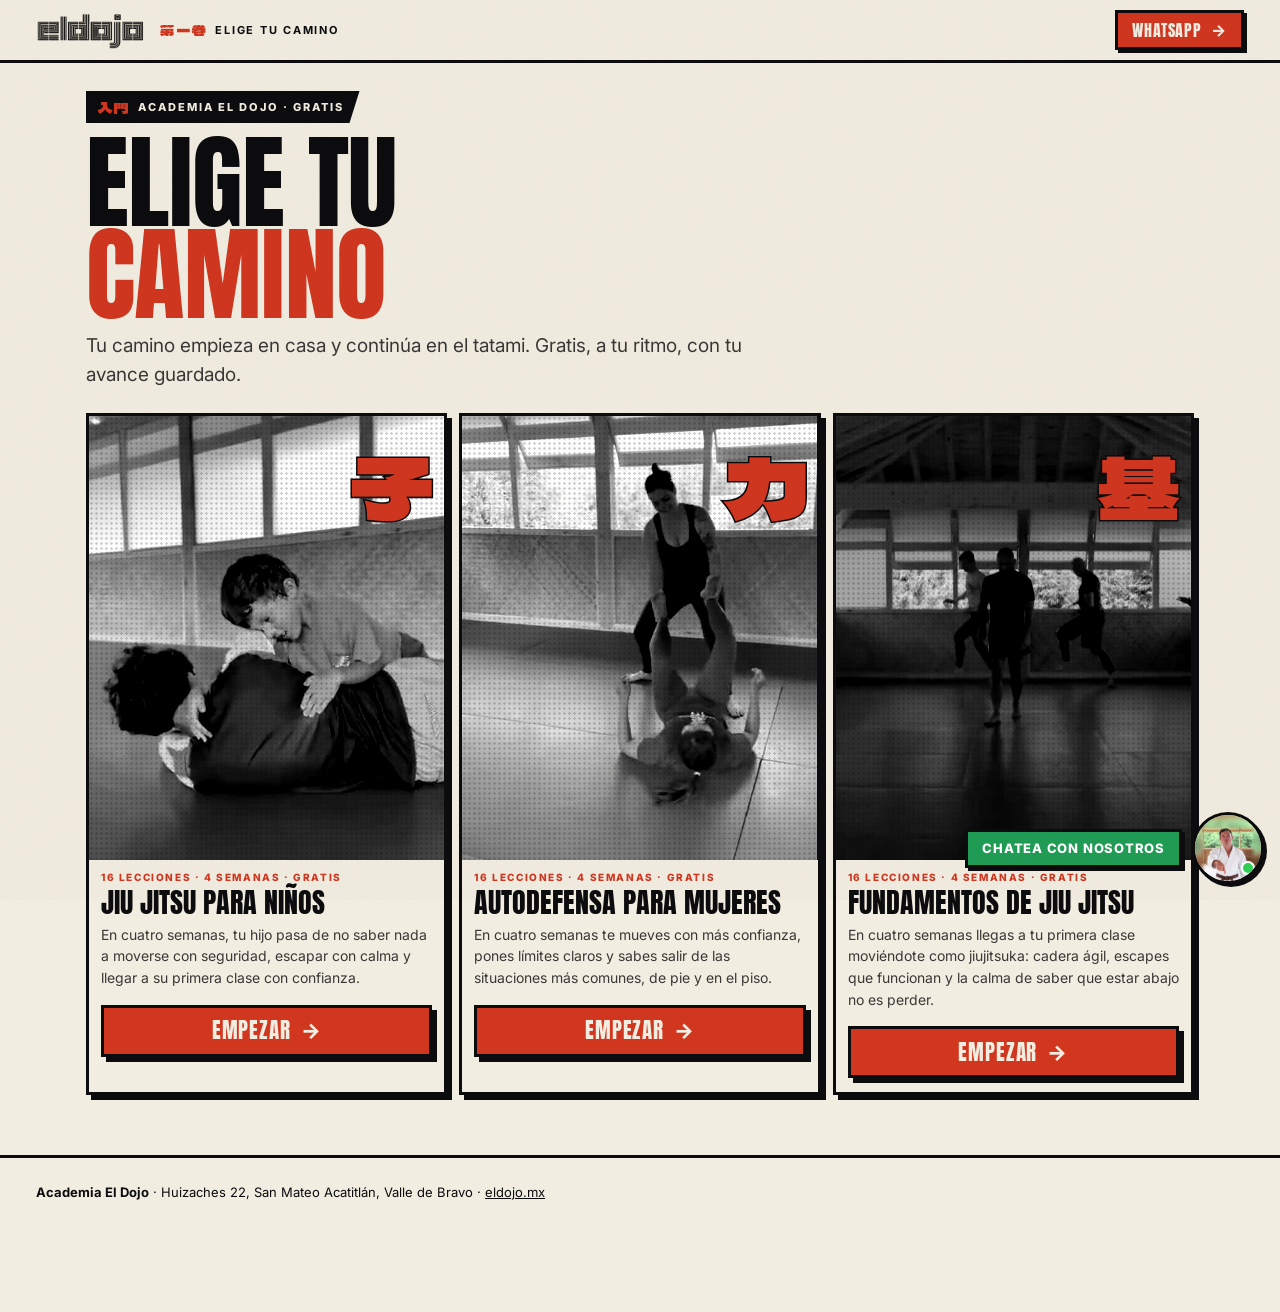
==== academia/index.html @ e2005e31 "Academia El Dojo: one Shōnen course player for niños, mujeres and fundamentos - 48 lessons (16 per p" ====
<!DOCTYPE html>
<html lang="es"><head>
<meta charset="utf-8"><meta name="viewport" content="width=device-width, initial-scale=1, viewport-fit=cover">
<title>Academia El Dojo · Cursos gratis en casa</title><meta name="description" content="Tres cursos gratis para empezar jiu jitsu en casa: niños, mujeres y fundamentos. Tu avance se guarda. El Dojo, Valle de Bravo.">
<meta name="theme-color" content="#f2ede1"><link rel="canonical" href="https://eldojo.mx/academia/">
<meta property="og:title" content="Academia El Dojo · Cursos gratis en casa"><meta property="og:description" content="Tres cursos gratis para empezar jiu jitsu en casa: niños, mujeres y fundamentos. Tu avance se guarda. El Dojo, Valle de Bravo."><meta property="og:image" content="https://eldojo.mx/assets/og-eldojo-v2.jpg"><meta property="og:type" content="website">
<link rel="icon" href="../assets/logo.png"><link rel="preconnect" href="https://fonts.googleapis.com"><link rel="preconnect" href="https://fonts.gstatic.com" crossorigin><link href="https://fonts.googleapis.com/css2?family=Anton&family=Bangers&family=Dela+Gothic+One&family=Inter:wght@400;500;600;700;800;900&family=Kalam:wght@700&display=swap" rel="stylesheet">
<link rel="stylesheet" href="app.css?v=2026-10-02a">
</head>
<body>
<header class="nav"><a href="../" class="logo" aria-label="El Dojo — inicio"></a>
  <div class="nav__vol"><span class="jp" id="navJp" translate="no">第一巻</span><b id="navCh">Elige tu camino</b></div>
  <a class="btn" href="https://wa.me/5215547000332?text=Hola%2C%20tengo%20una%20pregunta%20sobre%20el%20curso." target="_blank" rel="noopener">WhatsApp <span class="arr">→</span></a>
  <i class="pbar" id="pbar"></i></header>
<main class="wrap" style="padding:28px var(--pad) 60px">
  <span class="tag"><span class="jp" translate="no">入門</span><span class="label">Academia El Dojo · Gratis</span></span>
  <h1 class="ttl" style="margin:14px 0 12px"><span class="ln">Elige tu</span><span class="ln"><em>camino</em></span></h1>
  <p class="lede" style="margin-bottom:24px">Tu camino empieza en casa y continúa en el tatami. Gratis, a tu ritmo, con tu avance guardado.</p>
  <div class="lessons" style="grid-template-columns:repeat(auto-fit,minmax(260px,1fr))"><a class="pn lc" href="../ninos/" style="position:relative">
      <div class="tone" style="aspect-ratio:4/5"><video src="../assets/v/leon2.mp4" poster="../assets/v/leon2.jpg" autoplay muted loop playsinline preload="metadata"></video></div>
      <span class="jp" translate="no" style="position:absolute;right:10px;top:4px;font-size:84px;color:var(--red);-webkit-text-stroke:3px var(--ink);paint-order:stroke fill">子</span>
      <div class="lc__b"><span class="lc__n">16 lecciones · 4 semanas · gratis</span><span class="lc__t" style="font-size:28px">Jiu Jitsu para Niños</span><span style="font-size:14px;color:var(--ink-soft)">En cuatro semanas, tu hijo pasa de no saber nada a moverse con seguridad, escapar con calma y llegar a su primera clase con confianza.</span>
      <span class="btn" style="margin-top:10px">Empezar <span class="arr">→</span></span></div></a><a class="pn lc" href="../autodefensa-mujeres/" style="position:relative">
      <div class="tone" style="aspect-ratio:4/5"><video src="video/cover-mujeres.mp4" poster="video/cover-mujeres.jpg" autoplay muted loop playsinline preload="metadata"></video></div>
      <span class="jp" translate="no" style="position:absolute;right:10px;top:4px;font-size:84px;color:var(--red);-webkit-text-stroke:3px var(--ink);paint-order:stroke fill">力</span>
      <div class="lc__b"><span class="lc__n">16 lecciones · 4 semanas · gratis</span><span class="lc__t" style="font-size:28px">Autodefensa para Mujeres</span><span style="font-size:14px;color:var(--ink-soft)">En cuatro semanas te mueves con más confianza, pones límites claros y sabes salir de las situaciones más comunes, de pie y en el piso.</span>
      <span class="btn" style="margin-top:10px">Empezar <span class="arr">→</span></span></div></a><a class="pn lc" href="../fundamentos/" style="position:relative">
      <div class="tone" style="aspect-ratio:4/5"><video src="../assets/v/warmup.mp4" poster="../assets/v/warmup.jpg" autoplay muted loop playsinline preload="metadata"></video></div>
      <span class="jp" translate="no" style="position:absolute;right:10px;top:4px;font-size:84px;color:var(--red);-webkit-text-stroke:3px var(--ink);paint-order:stroke fill">基</span>
      <div class="lc__b"><span class="lc__n">16 lecciones · 4 semanas · gratis</span><span class="lc__t" style="font-size:28px">Fundamentos de Jiu Jitsu</span><span style="font-size:14px;color:var(--ink-soft)">En cuatro semanas llegas a tu primera clase moviéndote como jiujitsuka: cadera ágil, escapes que funcionan y la calma de saber que estar abajo no es perder.</span>
      <span class="btn" style="margin-top:10px">Empezar <span class="arr">→</span></span></div></a></div>
</main>
<footer class="foot"><span><b>Academia El Dojo</b> · Huizaches 22, San Mateo Acatitlán, Valle de Bravo · <a href="../">eldojo.mx</a></span></footer>
<a class="chat" href="https://wa.me/5215547000332?text=Hola%2C%20estoy%20en%20el%20curso%20y%20tengo%20una%20pregunta." target="_blank" rel="noopener" aria-label="Chatea con nosotros por WhatsApp">
  <span class="chat__pill">Chatea con nosotros</span><span class="chat__face"><video src="../assets/whatsapp-coach-bubble.mp4" poster="../assets/whatsapp-coach-bubble.jpg" autoplay muted loop playsinline aria-hidden="true"></video></span></a>
</body></html>
---- academia/app.css ----
/* Academia El Dojo — course player. Shōnen kit copied from eldojo.mx (index.html :root). */
:root{
  --paper:#f2ede1; --paper-2:#e7e0cf; --paper-3:#d9d1bd;
  --ink:#0c0c0e; --ink-2:#1b1b1f; --ink-soft:#3a3836;
  --red:#d1361f; --red-deep:#9e2a17; --navy:#14293f; --teal:#1a6a67; --wa:#1f9d55;
  --line:3px; --gut:12px;
  --jp:"Dela Gothic One","Hiragino Kaku Gothic StdN","Yu Gothic",sans-serif;
  --disp:"Anton","Impact",sans-serif; --sans:"Inter",system-ui,-apple-system,sans-serif;
  --hand:"Kalam","Comic Sans MS",cursive; --pow:"Bangers","Anton",sans-serif;
  --out:cubic-bezier(.16,1,.3,1); --wrap:1180px; --pad:clamp(16px,3vw,36px);
}
*,*::before,*::after{box-sizing:border-box;margin:0;padding:0}
html{-webkit-text-size-adjust:100%;scroll-behavior:smooth}
html,body{overflow-x:clip}
body{background:var(--paper);color:var(--ink);font-family:var(--sans);font-size:16px;line-height:1.55;-webkit-font-smoothing:antialiased}
img,video,svg,iframe{display:block;max-width:100%}
a{color:inherit;text-decoration:none}
button{font:inherit;color:inherit;background:none;border:0;cursor:pointer}
::selection{background:var(--red);color:var(--paper)}
:focus-visible{outline:3px solid var(--red);outline-offset:3px}
.sr{position:absolute;width:1px;height:1px;overflow:hidden;clip:rect(0 0 0 0);white-space:nowrap}
body::before{content:"";position:fixed;inset:0;z-index:9000;pointer-events:none;opacity:.5;mix-blend-mode:multiply;
  background-image:url("data:image/svg+xml,%3Csvg xmlns='http://www.w3.org/2000/svg' width='180' height='180'%3E%3Cfilter id='n'%3E%3CfeTurbulence type='fractalNoise' baseFrequency='.85' numOctaves='2' stitchTiles='stitch'/%3E%3CfeColorMatrix values='0 0 0 0 .1 0 0 0 0 .08 0 0 0 0 .06 0 0 0 .07 0'/%3E%3C/filter%3E%3Crect width='100%25' height='100%25' filter='url(%23n)'/%3E%3C/svg%3E")}
.wrap{width:100%;max-width:var(--wrap);margin:0 auto;padding:0 var(--pad)}
.jp{font-family:var(--jp);font-weight:400}
.label{font:800 11px/1 var(--sans);letter-spacing:.18em;text-transform:uppercase}

/* ---------- primitives ---------- */
.pn{position:relative;border:var(--line) solid var(--ink);background:var(--paper);box-shadow:6px 6px 0 var(--ink)}
.pn--ink{background:var(--ink);color:var(--paper)}
.pn--red{background:var(--red);color:var(--paper)}
.tone{position:relative;overflow:hidden;background:var(--ink)}
.tone img,.tone video{width:100%;height:100%;object-fit:cover;filter:grayscale(1) contrast(1.25) brightness(1.08)}
.tone::after{content:"";position:absolute;inset:0;pointer-events:none;background-image:radial-gradient(circle,rgba(12,12,14,.6) 1px,transparent 1.5px);background-size:5px 5px;mix-blend-mode:multiply;opacity:.3}
.dots{background-image:radial-gradient(circle,var(--ink) 1.05px,transparent 1.35px);background-size:6px 6px}
.tag{display:inline-flex;align-items:center;gap:10px;background:var(--ink);color:var(--paper);padding:9px 16px 8px 12px;clip-path:polygon(0 0,100% 0,calc(100% - 10px) 100%,0 100%)}
.tag .jp{color:var(--red);font-size:15px;line-height:1}
.ttl{font:400 clamp(44px,8.4vw,104px)/.88 var(--disp);text-transform:uppercase;letter-spacing:-.005em}
.ttl em{font-style:normal;color:var(--red)}
.ttl .ln{display:block}
.h2{font:400 clamp(30px,5vw,52px)/.95 var(--disp);text-transform:uppercase}
.h2 em{font-style:normal;color:var(--red)}
.h3{font:400 24px/1.05 var(--disp);text-transform:uppercase;letter-spacing:.01em}
.lede{font-size:clamp(16px,1.6vw,19px);line-height:1.5;max-width:58ch;color:var(--ink-soft)}
.lede b{color:var(--ink)}
.btn{display:inline-flex;align-items:center;justify-content:center;gap:10px;min-height:52px;padding:0 24px;border:var(--line) solid var(--ink);background:var(--red);color:var(--paper);
  font:400 21px/1 var(--disp);text-transform:uppercase;letter-spacing:.04em;box-shadow:5px 5px 0 var(--ink);transition:transform .15s var(--out),box-shadow .15s var(--out)}
.btn:hover{transform:translate(-2px,-2px);box-shadow:7px 7px 0 var(--ink)}
.btn:active{transform:translate(3px,3px);box-shadow:2px 2px 0 var(--ink)}
.btn--paper{background:var(--paper);color:var(--ink)}
.btn--ink{background:var(--ink);color:var(--paper);border-color:var(--ink)}
.btn--wa{background:var(--wa)}
.btn[disabled]{opacity:.45;pointer-events:none}
.btn .arr{font-family:var(--sans);font-weight:800}
.burst{position:absolute;display:grid;place-items:center;text-align:center;background:var(--ink);
  clip-path:polygon(50% 0,58% 13%,72% 4%,73% 20%,90% 14%,84% 30%,100% 32%,89% 45%,100% 57%,85% 62%,93% 78%,76% 76%,74% 94%,61% 84%,50% 100%,40% 85%,27% 95%,25% 77%,8% 81%,15% 63%,0 55%,12% 44%,2% 30%,18% 29%,12% 12%,28% 19%,30% 3%,42% 14%)}
.burst::before{content:"";position:absolute;inset:4px;background:var(--red);clip-path:inherit}
.burst span{position:relative;color:var(--paper);font:400 20px/1 var(--pow);letter-spacing:.03em;transform:rotate(-8deg)}
.bubble{position:relative;background:#fff;border:var(--line) solid var(--ink);border-radius:26px;padding:14px 18px;font:700 19px/1.25 var(--hand);box-shadow:4px 4px 0 var(--ink)}

/* ---------- header ---------- */
.nav{position:sticky;top:0;z-index:50;display:flex;align-items:center;gap:12px;padding:10px var(--pad);background:var(--paper);border-bottom:var(--line) solid var(--ink)}
.nav .logo{display:block;width:112px;height:38px;background:url("../assets/el-dojo-logo-geometric-navy.png") left center/contain no-repeat;filter:brightness(0)}
.nav__vol{display:flex;align-items:center;gap:8px;font:800 11px/1 var(--sans);letter-spacing:.16em;text-transform:uppercase;margin-right:auto;min-width:0}
.nav__vol .jp{color:var(--red);font-size:14px}
.nav__vol b{white-space:nowrap;overflow:hidden;text-overflow:ellipsis}
.nav .btn{min-height:40px;padding:0 14px;font-size:16px;box-shadow:3px 3px 0 var(--ink)}
.pbar{position:absolute;left:0;bottom:-3px;height:5px;background:var(--red);width:0;transition:width .5s var(--out)}

/* ---------- screens ---------- */
.screen{display:none}
.screen.on{display:block;animation:scrIn .45s var(--out)}
@keyframes scrIn{from{opacity:0;transform:translateY(14px)}to{opacity:1;transform:none}}

/* cover / login */
.cover{padding:var(--gut) var(--gut) 40px}
.cover__grid{display:grid;grid-template-columns:7fr 5fr;gap:var(--gut);max-width:1360px;margin:0 auto}
.cover__art{min-height:min(74vh,640px);position:relative}
.cover__art .tone{position:absolute;inset:0}
.cover__kanji{position:absolute;right:-6px;top:-18px;font:400 clamp(130px,17vw,240px)/1 var(--jp);color:var(--red);-webkit-text-stroke:6px var(--ink);paint-order:stroke fill;z-index:3;pointer-events:none}
.cover__ttl{position:absolute;z-index:3;left:20px;right:20px;bottom:20px;color:var(--paper);text-shadow:4px 4px 0 var(--ink)}
.cover__ttl .tag{margin-bottom:14px;text-shadow:none}
.cover__side{display:flex;flex-direction:column;gap:var(--gut)}
.cover__card{padding:24px}
.facts{display:grid;grid-template-columns:repeat(3,1fr);gap:var(--gut)}
.fact{padding:14px 12px;text-align:center}
.fact b{display:block;font:400 40px/1 var(--disp)}
.fact span{font:800 10px/1.2 var(--sans);letter-spacing:.14em;text-transform:uppercase}
.field{display:block;margin-top:16px}
.field span{display:block;font:800 11px/1 var(--sans);letter-spacing:.16em;text-transform:uppercase;margin-bottom:8px}
.field input{width:100%;min-height:52px;border:var(--line) solid var(--ink);background:#fff;padding:0 14px;font:600 18px/1 var(--sans);color:var(--ink);border-radius:0}
.ages{display:grid;grid-template-columns:1fr 1fr;gap:10px;margin-top:8px}
.age{border:var(--line) solid var(--ink);padding:14px 10px;text-align:center;background:#fff;font:400 26px/1 var(--disp);box-shadow:3px 3px 0 var(--ink)}
.age small{display:block;font:800 10px/1.3 var(--sans);letter-spacing:.14em;text-transform:uppercase;margin-top:6px}
.age[aria-pressed="true"]{background:var(--red);color:var(--paper)}
.hello{display:flex;gap:14px;align-items:center;margin-top:16px}
.hello img{width:64px;height:64px;border-radius:50%;border:var(--line) solid var(--ink);object-fit:cover;filter:grayscale(1) contrast(1.1)}
.hint{font-size:13px;color:var(--ink-soft);margin-top:10px}

/* welcome gate */
.gate{position:fixed;inset:0;z-index:200;background:var(--paper);display:none;overflow:auto}
.gate.on{display:block}
.gate__in{min-height:100%;display:flex;flex-direction:column;align-items:center;justify-content:center;gap:16px;padding:18px var(--gut) 26px}
.gate__head{text-align:center}
.gate__head .h2{margin-top:10px}
.gate__vid{position:relative;width:min(92vw,calc((100vh - 230px) * .8),560px);aspect-ratio:4/5;border:4px solid var(--ink);box-shadow:8px 8px 0 var(--ink);background:var(--ink)}
.gate__vid video{width:100%;height:100%;object-fit:cover;display:block}
.gate__play{position:absolute;inset:0;display:grid;place-items:center;background:rgba(12,12,14,.35)}
.gate__play span{width:104px;height:104px;border-radius:50%;background:var(--red);border:4px solid var(--ink);box-shadow:5px 5px 0 var(--ink);display:grid;place-items:center}
.gate__play svg{width:40px;margin-left:6px;fill:var(--paper)}
.gate__bar{position:absolute;left:0;right:0;bottom:0;height:8px;background:rgba(242,237,225,.35)}
.gate__bar i{display:block;height:100%;width:0;background:var(--red)}
.gate__mute{position:absolute;right:10px;top:10px;width:46px;height:46px;border-radius:50%;background:var(--paper);border:var(--line) solid var(--ink);font:800 18px/1 var(--sans)}
.gate__foot{display:flex;flex-direction:column;align-items:center;gap:10px;text-align:center}
.gate__lock{font:800 11px/1.3 var(--sans);letter-spacing:.16em;text-transform:uppercase;color:var(--ink-soft)}
.gate__skip{font-size:13px;text-decoration:underline;color:var(--ink-soft);display:none}

/* course home */
.home{padding:28px 0 60px}
.home__head{display:grid;grid-template-columns:1fr auto;gap:20px;align-items:end;margin-bottom:22px}
.ring{width:132px;height:132px;position:relative}
.ring svg{width:100%;height:100%;transform:rotate(-90deg)}
.ring b{position:absolute;inset:0;display:grid;place-items:center;font:400 34px/1 var(--disp)}
.next{display:grid;grid-template-columns:minmax(0,1.1fr) minmax(0,1fr);margin-bottom:28px}
.next .tone{min-height:240px}
.next__body{padding:24px;display:flex;flex-direction:column;gap:12px;justify-content:center}
.mods{display:grid;gap:22px}
.mod__head{display:flex;flex-wrap:wrap;align-items:baseline;gap:10px 16px;margin-bottom:12px}
.mod__head .h2{font-size:clamp(26px,3.8vw,40px)}
.mod__goal{color:var(--ink-soft);flex-basis:100%;font-size:15px}
.lessons{display:grid;grid-template-columns:repeat(4,1fr);gap:var(--gut)}
.lc{display:flex;flex-direction:column;text-align:left;background:var(--paper);border:var(--line) solid var(--ink);box-shadow:5px 5px 0 var(--ink);transition:transform .15s var(--out),box-shadow .15s var(--out)}
.lc:hover{transform:translate(-2px,-2px);box-shadow:7px 7px 0 var(--ink)}
.lc .tone{aspect-ratio:16/10}
.lc__b{padding:12px 12px 14px;display:flex;flex-direction:column;gap:6px;flex:1}
.lc__n{font:800 10px/1 var(--sans);letter-spacing:.16em;text-transform:uppercase;color:var(--red)}
.lc__t{font:400 20px/1.05 var(--disp);text-transform:uppercase}
.lc__m{font:600 12px/1 var(--sans);color:var(--ink-soft);margin-top:auto}
.lc.done .lc__n::after{content:" · ✓ completa";color:var(--teal)}
.lc.done .tone::before{content:"✓";position:absolute;z-index:2;right:8px;top:8px;width:34px;height:34px;border-radius:50%;background:var(--teal);color:#fff;display:grid;place-items:center;font:800 18px/1 var(--sans);border:2px solid var(--ink)}
.lc.next-up{outline:4px solid var(--red);outline-offset:2px}
.milestone{margin-top:14px;padding:14px 16px;display:flex;gap:14px;align-items:center}
.milestone .jp{font-size:30px;color:var(--red)}
.milestone.locked{opacity:.55}
.habit{margin-top:30px;padding:22px}
.habit ul{list-style:none;display:grid;gap:8px;margin-top:10px}
.habit li{padding-left:24px;position:relative}
.habit li::before{content:"◆";position:absolute;left:0;color:var(--red);font-size:12px;top:4px}
.extras{margin-top:22px}
.extras summary{cursor:pointer;list-style:none;padding:16px 18px;display:flex;justify-content:space-between;align-items:center}
.extras summary::-webkit-details-marker{display:none}
.extras ul{list-style:none;display:grid;grid-template-columns:repeat(auto-fill,minmax(220px,1fr));gap:10px;padding:0 18px 18px}
.extras li a{display:block;padding:10px 12px;border:2px solid var(--ink);background:#fff;font:600 14px/1.3 var(--sans)}
.extras li small{display:block;color:var(--ink-soft);font-weight:500;margin-top:2px}

/* lesson */
.lesson{padding:22px 0 60px}
.crumb{display:flex;flex-wrap:wrap;gap:8px;align-items:center;margin-bottom:14px;font:800 11px/1 var(--sans);letter-spacing:.16em;text-transform:uppercase}
.crumb a{text-decoration:underline}
.lesson__grid{display:grid;grid-template-columns:minmax(0,1.5fr) minmax(0,1fr);gap:22px;align-items:start}
.player{aspect-ratio:16/9;position:relative;background:var(--ink);border:var(--line) solid var(--ink);box-shadow:8px 8px 0 var(--ink);overflow:hidden}
.player .yt,.player iframe{position:absolute;inset:0;width:100%;height:100%;border:0}
.player__cover{position:absolute;inset:0}
.player__cover img{width:100%;height:100%;object-fit:cover;filter:grayscale(1) contrast(1.2) brightness(1.05)}
.player__cover .gate__play{background:rgba(12,12,14,.25)}
.player__yt{position:absolute;left:10px;bottom:10px;z-index:3;background:var(--paper);border:2px solid var(--ink);padding:6px 10px;font:800 11px/1 var(--sans);letter-spacing:.1em;text-transform:uppercase}
.credit{font-size:12px;color:var(--ink-soft);margin-top:12px}
.obj{margin-top:20px;padding:18px 20px}
.obj p{margin-top:6px}
.blk{margin-top:18px}
.blk h3{display:flex;align-items:center;gap:10px;margin-bottom:10px}
.blk h3 .jp{color:var(--red);font-size:18px}
.steps{list-style:none;counter-reset:s;display:grid;gap:10px}
.steps li{counter-increment:s;position:relative;padding:12px 14px 12px 58px;background:#fff;border:2px solid var(--ink)}
.steps li::before{content:counter(s);position:absolute;left:10px;top:50%;transform:translateY(-50%);width:36px;height:36px;border-radius:50%;background:var(--red);color:var(--paper);display:grid;place-items:center;font:400 20px/1 var(--disp);border:2px solid var(--ink)}
.mist{list-style:none;display:grid;gap:8px}
.mist li{padding-left:30px;position:relative}
.mist li::before{content:"✗";position:absolute;left:4px;top:0;color:var(--red);font-weight:900}
.side{display:grid;gap:16px;position:sticky;top:76px}
.card{padding:16px 18px}
.card p{margin-top:6px}
.card--safe{background:var(--navy);color:var(--paper)}
.card--drill{background:var(--paper-2)}
.quiz{padding:18px}
.quiz__q{font:700 17px/1.35 var(--sans);margin:8px 0 12px}
.opt{display:block;width:100%;text-align:left;padding:12px 14px;margin-bottom:8px;border:2px solid var(--ink);background:#fff;font:600 15px/1.3 var(--sans)}
.opt[aria-pressed="true"].ok{background:var(--teal);color:#fff}
.opt[aria-pressed="true"].no{background:var(--red);color:#fff}
.opt.ok.reveal{outline:3px solid var(--teal)}
.quiz__exp{display:none;margin-top:6px;font-size:14px}
.quiz.answered .quiz__exp{display:block}
.lnav{display:flex;flex-wrap:wrap;gap:12px;justify-content:space-between;align-items:center;margin-top:28px;padding-top:20px;border-top:var(--line) solid var(--ink)}
.age-note{margin-top:8px;padding:10px 12px;background:#fff;border:2px dashed var(--ink);font-size:14px}

/* modal */
.modal{position:fixed;inset:0;z-index:300;background:rgba(12,12,14,.6);display:none;place-items:center;padding:16px}
.modal.on{display:grid}
.modal__card{max-width:520px;width:100%;padding:28px 24px 24px;text-align:center;position:relative;animation:pop .45s var(--out)}
@keyframes pop{from{transform:scale(.7) rotate(-3deg);opacity:0}to{transform:none;opacity:1}}
.modal__card .burst{width:110px;height:110px;left:-26px;top:-36px}
.modal__card .jp.big{font-size:84px;color:var(--red);-webkit-text-stroke:3px var(--ink);paint-order:stroke fill;line-height:1}
.modal__card .btn{margin-top:16px;width:100%}
.modal__close{margin-top:12px;font-size:14px;text-decoration:underline}

/* finish */
.fin{padding:30px 0 70px;text-align:center}
.belt{margin:22px auto;max-width:560px;padding:26px 20px}
.belt__bar{height:34px;margin:16px auto;max-width:360px;background:#fff;border:3px solid var(--ink);position:relative}
.belt__bar::after{content:"";position:absolute;right:18%;top:-3px;bottom:-3px;width:44px;background:var(--ink)}

/* footer */
.foot{border-top:var(--line) solid var(--ink);padding:24px var(--pad) 110px;display:flex;flex-wrap:wrap;gap:12px 22px;align-items:center;justify-content:space-between;font-size:13px}
.foot a{text-decoration:underline}

/* WhatsApp coach bubble (ported from eldojo.mx, compact) */
.chat{position:fixed;right:16px;bottom:calc(16px + env(safe-area-inset-bottom));z-index:120;display:flex;align-items:center;gap:10px;transition:opacity .25s,transform .25s}
.chat__pill{background:var(--wa);color:#fff;border:var(--line) solid var(--ink);box-shadow:3px 3px 0 var(--ink);padding:10px 14px;font:800 13px/1 var(--sans);letter-spacing:.06em;text-transform:uppercase}
.chat__face{width:72px;height:72px;border-radius:50%;overflow:hidden;border:var(--line) solid var(--ink);box-shadow:3px 3px 0 var(--ink);position:relative;background:#d8d2c4}
.chat__face video{width:100%;height:100%;object-fit:cover}
.chat__face::after{content:"";position:absolute;right:6px;bottom:6px;width:14px;height:14px;border-radius:50%;background:#31d158;border:2px solid #fff}
body.no-chat .chat{opacity:0;pointer-events:none;transform:translateY(12px)}

@media (max-width:900px){
  .cover__grid{grid-template-columns:1fr}
  .cover__art{min-height:56vh}
  .lessons{grid-template-columns:repeat(2,1fr)}
  .lesson__grid{grid-template-columns:1fr}
  .side{position:static}
  .next{grid-template-columns:1fr}
  .nav__vol{display:none}
  .nav .logo{margin-right:auto}
}
@media (max-width:560px){
  :root{--line:2.5px;--gut:9px}
  .lessons{grid-template-columns:1fr 1fr}
  .lc__t{font-size:17px}
  .home__head{grid-template-columns:1fr}
  .ring{width:96px;height:96px}
  .ring b{font-size:26px}
  .facts .fact b{font-size:30px}
  .chat__pill{display:none}
  .chat__face{width:60px;height:60px}
  .cover__kanji{font-size:120px}
  .lnav .btn{width:100%}
}
@media (prefers-reduced-motion:reduce){*{animation:none!important;transition:none!important}}
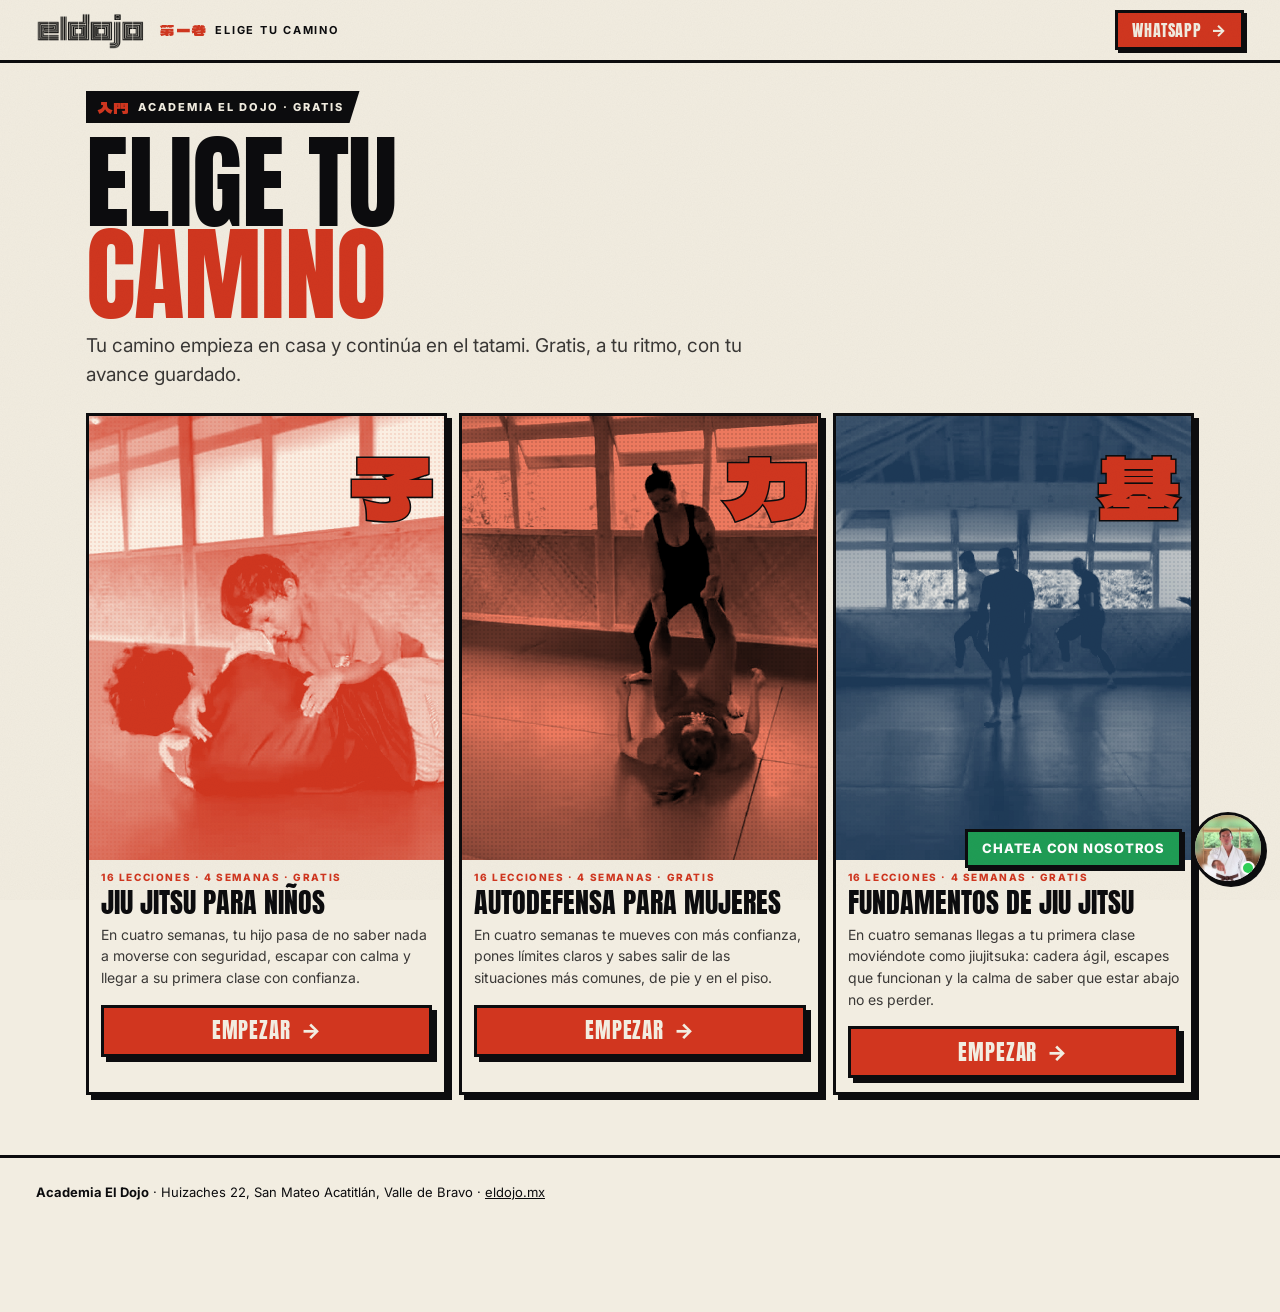
==== commit 74336266: "Academia: Jessica's welcome videos, per-path colour filters, 13–17 age option - Welcome videos re-vo" ====
--- a/academia/index.html
+++ b/academia/index.html
@@ -5,7 +5,7 @@
 <meta name="theme-color" content="#f2ede1"><link rel="canonical" href="https://eldojo.mx/academia/">
 <meta property="og:title" content="Academia El Dojo · Cursos gratis en casa"><meta property="og:description" content="Tres cursos gratis para empezar jiu jitsu en casa: niños, mujeres y fundamentos. Tu avance se guarda. El Dojo, Valle de Bravo."><meta property="og:image" content="https://eldojo.mx/assets/og-eldojo-v2.jpg"><meta property="og:type" content="website">
 <link rel="icon" href="../assets/logo.png"><link rel="preconnect" href="https://fonts.googleapis.com"><link rel="preconnect" href="https://fonts.gstatic.com" crossorigin><link href="https://fonts.googleapis.com/css2?family=Anton&family=Bangers&family=Dela+Gothic+One&family=Inter:wght@400;500;600;700;800;900&family=Kalam:wght@700&display=swap" rel="stylesheet">
-<link rel="stylesheet" href="app.css?v=2026-10-02a">
+<link rel="stylesheet" href="app.css?v=2026-10-02b">
 </head>
 <body>
 <header class="nav"><a href="../" class="logo" aria-label="El Dojo — inicio"></a>
@@ -17,15 +17,15 @@
   <h1 class="ttl" style="margin:14px 0 12px"><span class="ln">Elige tu</span><span class="ln"><em>camino</em></span></h1>
   <p class="lede" style="margin-bottom:24px">Tu camino empieza en casa y continúa en el tatami. Gratis, a tu ritmo, con tu avance guardado.</p>
   <div class="lessons" style="grid-template-columns:repeat(auto-fit,minmax(260px,1fr))"><a class="pn lc" href="../ninos/" style="position:relative">
-      <div class="tone" style="aspect-ratio:4/5"><video src="../assets/v/leon2.mp4" poster="../assets/v/leon2.jpg" autoplay muted loop playsinline preload="metadata"></video></div>
+      <div class="tone tone--red" style="aspect-ratio:4/5"><video src="../assets/v/leon2.mp4" poster="../assets/v/leon2.jpg" autoplay muted loop playsinline preload="metadata"></video></div>
       <span class="jp" translate="no" style="position:absolute;right:10px;top:4px;font-size:84px;color:var(--red);-webkit-text-stroke:3px var(--ink);paint-order:stroke fill">子</span>
       <div class="lc__b"><span class="lc__n">16 lecciones · 4 semanas · gratis</span><span class="lc__t" style="font-size:28px">Jiu Jitsu para Niños</span><span style="font-size:14px;color:var(--ink-soft)">En cuatro semanas, tu hijo pasa de no saber nada a moverse con seguridad, escapar con calma y llegar a su primera clase con confianza.</span>
       <span class="btn" style="margin-top:10px">Empezar <span class="arr">→</span></span></div></a><a class="pn lc" href="../autodefensa-mujeres/" style="position:relative">
-      <div class="tone" style="aspect-ratio:4/5"><video src="video/cover-mujeres.mp4" poster="video/cover-mujeres.jpg" autoplay muted loop playsinline preload="metadata"></video></div>
+      <div class="tone tone--hit" style="aspect-ratio:4/5"><video src="video/cover-mujeres.mp4" poster="video/cover-mujeres.jpg" autoplay muted loop playsinline preload="metadata"></video></div>
       <span class="jp" translate="no" style="position:absolute;right:10px;top:4px;font-size:84px;color:var(--red);-webkit-text-stroke:3px var(--ink);paint-order:stroke fill">力</span>
       <div class="lc__b"><span class="lc__n">16 lecciones · 4 semanas · gratis</span><span class="lc__t" style="font-size:28px">Autodefensa para Mujeres</span><span style="font-size:14px;color:var(--ink-soft)">En cuatro semanas te mueves con más confianza, pones límites claros y sabes salir de las situaciones más comunes, de pie y en el piso.</span>
       <span class="btn" style="margin-top:10px">Empezar <span class="arr">→</span></span></div></a><a class="pn lc" href="../fundamentos/" style="position:relative">
-      <div class="tone" style="aspect-ratio:4/5"><video src="../assets/v/warmup.mp4" poster="../assets/v/warmup.jpg" autoplay muted loop playsinline preload="metadata"></video></div>
+      <div class="tone tone--navy" style="aspect-ratio:4/5"><video src="../assets/v/warmup.mp4" poster="../assets/v/warmup.jpg" autoplay muted loop playsinline preload="metadata"></video></div>
       <span class="jp" translate="no" style="position:absolute;right:10px;top:4px;font-size:84px;color:var(--red);-webkit-text-stroke:3px var(--ink);paint-order:stroke fill">基</span>
       <div class="lc__b"><span class="lc__n">16 lecciones · 4 semanas · gratis</span><span class="lc__t" style="font-size:28px">Fundamentos de Jiu Jitsu</span><span style="font-size:14px;color:var(--ink-soft)">En cuatro semanas llegas a tu primera clase moviéndote como jiujitsuka: cadera ágil, escapes que funcionan y la calma de saber que estar abajo no es perder.</span>
       <span class="btn" style="margin-top:10px">Empezar <span class="arr">→</span></span></div></a></div>
--- a/academia/app.css
+++ b/academia/app.css
@@ -2,7 +2,7 @@
 :root{
   --paper:#f2ede1; --paper-2:#e7e0cf; --paper-3:#d9d1bd;
   --ink:#0c0c0e; --ink-2:#1b1b1f; --ink-soft:#3a3836;
-  --red:#d1361f; --red-deep:#9e2a17; --navy:#14293f; --teal:#1a6a67; --wa:#1f9d55;
+  --red:#d1361f; --red-deep:#9e2a17; --navy:#14293f; --navy-2:#1d3957; --hit:#ef7a5f; --teal:#1a6a67; --wa:#1f9d55;
   --line:3px; --gut:12px;
   --jp:"Dela Gothic One","Hiragino Kaku Gothic StdN","Yu Gothic",sans-serif;
   --disp:"Anton","Impact",sans-serif; --sans:"Inter",system-ui,-apple-system,sans-serif;
@@ -29,9 +29,19 @@
 .pn{position:relative;border:var(--line) solid var(--ink);background:var(--paper);box-shadow:6px 6px 0 var(--ink)}
 .pn--ink{background:var(--ink);color:var(--paper)}
 .pn--red{background:var(--red);color:var(--paper)}
-.tone{position:relative;overflow:hidden;background:var(--ink)}
-.tone img,.tone video{width:100%;height:100%;object-fit:cover;filter:grayscale(1) contrast(1.25) brightness(1.08)}
-.tone::after{content:"";position:absolute;inset:0;pointer-events:none;background-image:radial-gradient(circle,rgba(12,12,14,.6) 1px,transparent 1.5px);background-size:5px 5px;mix-blend-mode:multiply;opacity:.3}
+/* photo treatment, exactly like eldojo.mx: ink-on-paper + one colour per path (site's .tone--red / .tone--hit / .tone--navy) */
+.tone{position:relative;overflow:hidden;background:var(--paper);isolation:isolate}
+.tone img,.tone video{width:100%;height:100%;object-fit:cover;filter:grayscale(1) contrast(1.3) brightness(1.14);mix-blend-mode:multiply}
+.tone::after{content:"";position:absolute;inset:0;pointer-events:none;background-image:radial-gradient(circle,rgba(12,12,14,.55) .9px,transparent 1.2px);background-size:4px 4px;mix-blend-mode:multiply;opacity:.22}
+.tone--red::before,.tone--navy::before{content:"";position:absolute;inset:0;z-index:3;pointer-events:none;mix-blend-mode:screen}
+.tone--red::before{background:var(--red)}
+.tone--navy::before{background:var(--navy-2)}
+.tone--hit{background:var(--hit)}
+.tone--hit img,.tone--hit video{filter:grayscale(1) contrast(1.15) brightness(1.3)}
+body[data-path="ninos"] .tone:not(.tone--plain)::before{content:"";position:absolute;inset:0;z-index:3;pointer-events:none;mix-blend-mode:screen;background:var(--red)}
+body[data-path="fundamentos"] .tone:not(.tone--plain)::before{content:"";position:absolute;inset:0;z-index:3;pointer-events:none;mix-blend-mode:screen;background:var(--navy-2)}
+body[data-path="mujeres"] .tone:not(.tone--plain){background:var(--hit)}
+body[data-path="mujeres"] .tone:not(.tone--plain) img,body[data-path="mujeres"] .tone:not(.tone--plain) video{filter:grayscale(1) contrast(1.15) brightness(1.3)}
 .dots{background-image:radial-gradient(circle,var(--ink) 1.05px,transparent 1.35px);background-size:6px 6px}
 .tag{display:inline-flex;align-items:center;gap:10px;background:var(--ink);color:var(--paper);padding:9px 16px 8px 12px;clip-path:polygon(0 0,100% 0,calc(100% - 10px) 100%,0 100%)}
 .tag .jp{color:var(--red);font-size:15px;line-height:1}
@@ -89,7 +99,7 @@
 .field{display:block;margin-top:16px}
 .field span{display:block;font:800 11px/1 var(--sans);letter-spacing:.16em;text-transform:uppercase;margin-bottom:8px}
 .field input{width:100%;min-height:52px;border:var(--line) solid var(--ink);background:#fff;padding:0 14px;font:600 18px/1 var(--sans);color:var(--ink);border-radius:0}
-.ages{display:grid;grid-template-columns:1fr 1fr;gap:10px;margin-top:8px}
+.ages{display:grid;grid-template-columns:repeat(3,1fr);gap:10px;margin-top:8px}
 .age{border:var(--line) solid var(--ink);padding:14px 10px;text-align:center;background:#fff;font:400 26px/1 var(--disp);box-shadow:3px 3px 0 var(--ink)}
 .age small{display:block;font:800 10px/1.3 var(--sans);letter-spacing:.14em;text-transform:uppercase;margin-top:6px}
 .age[aria-pressed="true"]{background:var(--red);color:var(--paper)}
@@ -137,7 +147,8 @@
 .lc__t{font:400 20px/1.05 var(--disp);text-transform:uppercase}
 .lc__m{font:600 12px/1 var(--sans);color:var(--ink-soft);margin-top:auto}
 .lc.done .lc__n::after{content:" · ✓ completa";color:var(--teal)}
-.lc.done .tone::before{content:"✓";position:absolute;z-index:2;right:8px;top:8px;width:34px;height:34px;border-radius:50%;background:var(--teal);color:#fff;display:grid;place-items:center;font:800 18px/1 var(--sans);border:2px solid var(--ink)}
+.lc{position:relative}
+.lc.done::after{content:"✓";position:absolute;z-index:4;right:8px;top:8px;width:34px;height:34px;border-radius:50%;background:var(--teal);color:#fff;display:grid;place-items:center;font:800 18px/1 var(--sans);border:2px solid var(--ink)}
 .lc.next-up{outline:4px solid var(--red);outline-offset:2px}
 .milestone{margin-top:14px;padding:14px 16px;display:flex;gap:14px;align-items:center}
 .milestone .jp{font-size:30px;color:var(--red)}
@@ -161,7 +172,7 @@
 .player{aspect-ratio:16/9;position:relative;background:var(--ink);border:var(--line) solid var(--ink);box-shadow:8px 8px 0 var(--ink);overflow:hidden}
 .player .yt,.player iframe{position:absolute;inset:0;width:100%;height:100%;border:0}
 .player__cover{position:absolute;inset:0}
-.player__cover img{width:100%;height:100%;object-fit:cover;filter:grayscale(1) contrast(1.2) brightness(1.05)}
+.player__cover img{width:100%;height:100%;object-fit:cover}
 .player__cover .gate__play{background:rgba(12,12,14,.25)}
 .player__yt{position:absolute;left:10px;bottom:10px;z-index:3;background:var(--paper);border:2px solid var(--ink);padding:6px 10px;font:800 11px/1 var(--sans);letter-spacing:.1em;text-transform:uppercase}
 .credit{font-size:12px;color:var(--ink-soft);margin-top:12px}
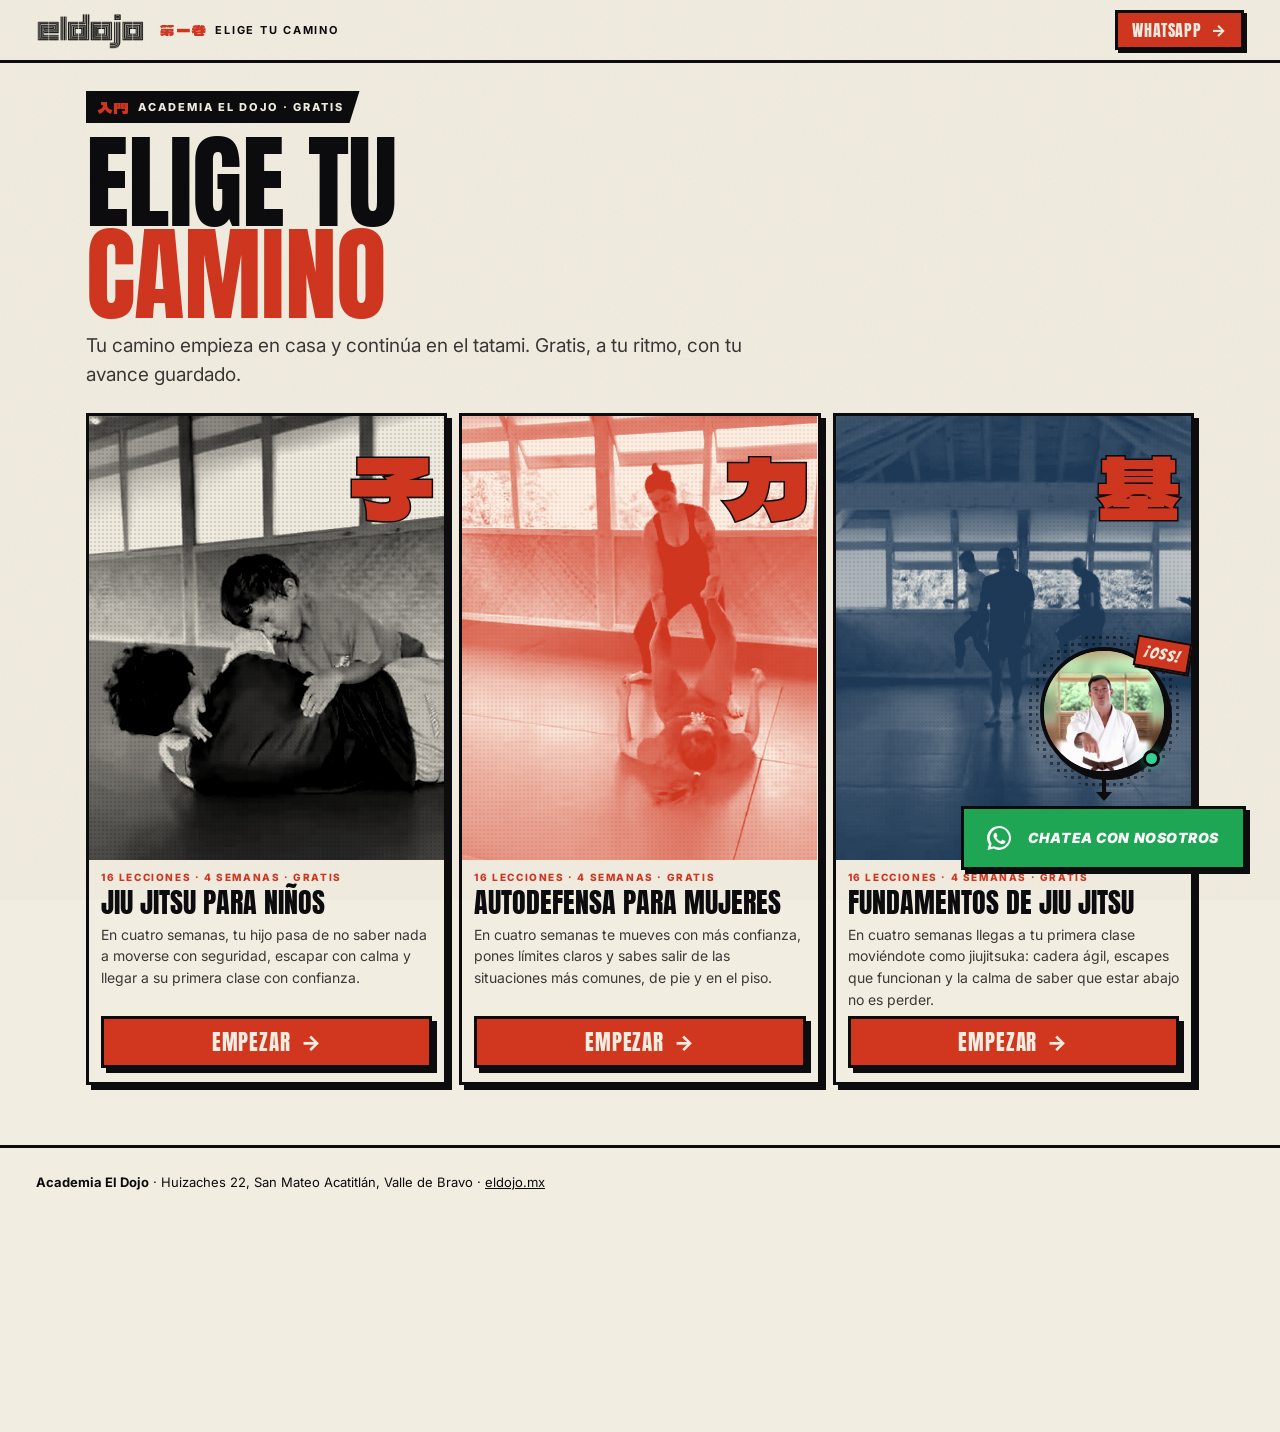
==== commit 44432e0e: "Academia: big WhatsApp coach bubble like the homepage, grey/red/blue photo filters, aligned Empezar " ====
--- a/academia/index.html
+++ b/academia/index.html
@@ -5,7 +5,7 @@
 <meta name="theme-color" content="#f2ede1"><link rel="canonical" href="https://eldojo.mx/academia/">
 <meta property="og:title" content="Academia El Dojo · Cursos gratis en casa"><meta property="og:description" content="Tres cursos gratis para empezar jiu jitsu en casa: niños, mujeres y fundamentos. Tu avance se guarda. El Dojo, Valle de Bravo."><meta property="og:image" content="https://eldojo.mx/assets/og-eldojo-v2.jpg"><meta property="og:type" content="website">
 <link rel="icon" href="../assets/logo.png"><link rel="preconnect" href="https://fonts.googleapis.com"><link rel="preconnect" href="https://fonts.gstatic.com" crossorigin><link href="https://fonts.googleapis.com/css2?family=Anton&family=Bangers&family=Dela+Gothic+One&family=Inter:wght@400;500;600;700;800;900&family=Kalam:wght@700&display=swap" rel="stylesheet">
-<link rel="stylesheet" href="app.css?v=2026-10-02b">
+<link rel="stylesheet" href="app.css?v=2026-10-02d">
 </head>
 <body>
 <header class="nav"><a href="../" class="logo" aria-label="El Dojo — inicio"></a>
@@ -17,20 +17,22 @@
   <h1 class="ttl" style="margin:14px 0 12px"><span class="ln">Elige tu</span><span class="ln"><em>camino</em></span></h1>
   <p class="lede" style="margin-bottom:24px">Tu camino empieza en casa y continúa en el tatami. Gratis, a tu ritmo, con tu avance guardado.</p>
   <div class="lessons" style="grid-template-columns:repeat(auto-fit,minmax(260px,1fr))"><a class="pn lc" href="../ninos/" style="position:relative">
-      <div class="tone tone--red" style="aspect-ratio:4/5"><video src="../assets/v/leon2.mp4" poster="../assets/v/leon2.jpg" autoplay muted loop playsinline preload="metadata"></video></div>
+      <div class="tone tone--plain" style="aspect-ratio:4/5"><video src="../assets/v/leon2.mp4" poster="../assets/v/leon2.jpg" autoplay muted loop playsinline preload="metadata"></video></div>
       <span class="jp" translate="no" style="position:absolute;right:10px;top:4px;font-size:84px;color:var(--red);-webkit-text-stroke:3px var(--ink);paint-order:stroke fill">子</span>
       <div class="lc__b"><span class="lc__n">16 lecciones · 4 semanas · gratis</span><span class="lc__t" style="font-size:28px">Jiu Jitsu para Niños</span><span style="font-size:14px;color:var(--ink-soft)">En cuatro semanas, tu hijo pasa de no saber nada a moverse con seguridad, escapar con calma y llegar a su primera clase con confianza.</span>
-      <span class="btn" style="margin-top:10px">Empezar <span class="arr">→</span></span></div></a><a class="pn lc" href="../autodefensa-mujeres/" style="position:relative">
-      <div class="tone tone--hit" style="aspect-ratio:4/5"><video src="video/cover-mujeres.mp4" poster="video/cover-mujeres.jpg" autoplay muted loop playsinline preload="metadata"></video></div>
+      <span class="btn" style="margin-top:auto">Empezar <span class="arr">→</span></span></div></a><a class="pn lc" href="../autodefensa-mujeres/" style="position:relative">
+      <div class="tone tone--red" style="aspect-ratio:4/5"><video src="video/cover-mujeres.mp4" poster="video/cover-mujeres.jpg" autoplay muted loop playsinline preload="metadata"></video></div>
       <span class="jp" translate="no" style="position:absolute;right:10px;top:4px;font-size:84px;color:var(--red);-webkit-text-stroke:3px var(--ink);paint-order:stroke fill">力</span>
       <div class="lc__b"><span class="lc__n">16 lecciones · 4 semanas · gratis</span><span class="lc__t" style="font-size:28px">Autodefensa para Mujeres</span><span style="font-size:14px;color:var(--ink-soft)">En cuatro semanas te mueves con más confianza, pones límites claros y sabes salir de las situaciones más comunes, de pie y en el piso.</span>
-      <span class="btn" style="margin-top:10px">Empezar <span class="arr">→</span></span></div></a><a class="pn lc" href="../fundamentos/" style="position:relative">
+      <span class="btn" style="margin-top:auto">Empezar <span class="arr">→</span></span></div></a><a class="pn lc" href="../fundamentos/" style="position:relative">
       <div class="tone tone--navy" style="aspect-ratio:4/5"><video src="../assets/v/warmup.mp4" poster="../assets/v/warmup.jpg" autoplay muted loop playsinline preload="metadata"></video></div>
       <span class="jp" translate="no" style="position:absolute;right:10px;top:4px;font-size:84px;color:var(--red);-webkit-text-stroke:3px var(--ink);paint-order:stroke fill">基</span>
       <div class="lc__b"><span class="lc__n">16 lecciones · 4 semanas · gratis</span><span class="lc__t" style="font-size:28px">Fundamentos de Jiu Jitsu</span><span style="font-size:14px;color:var(--ink-soft)">En cuatro semanas llegas a tu primera clase moviéndote como jiujitsuka: cadera ágil, escapes que funcionan y la calma de saber que estar abajo no es perder.</span>
-      <span class="btn" style="margin-top:10px">Empezar <span class="arr">→</span></span></div></a></div>
+      <span class="btn" style="margin-top:auto">Empezar <span class="arr">→</span></span></div></a></div>
 </main>
 <footer class="foot"><span><b>Academia El Dojo</b> · Huizaches 22, San Mateo Acatitlán, Valle de Bravo · <a href="../">eldojo.mx</a></span></footer>
 <a class="chat" href="https://wa.me/5215547000332?text=Hola%2C%20estoy%20en%20el%20curso%20y%20tengo%20una%20pregunta." target="_blank" rel="noopener" aria-label="Chatea con nosotros por WhatsApp">
-  <span class="chat__pill">Chatea con nosotros</span><span class="chat__face"><video src="../assets/whatsapp-coach-bubble.mp4" poster="../assets/whatsapp-coach-bubble.jpg" autoplay muted loop playsinline aria-hidden="true"></video></span></a>
+  <span class="chat__avatar"><span class="chat__media"><video src="../assets/whatsapp-coach-bubble.mp4" poster="../assets/whatsapp-coach-bubble.jpg" autoplay muted loop playsinline preload="auto" aria-hidden="true"></video></span><span class="chat__online" aria-hidden="true"></span></span>
+  <span class="chat__stem" aria-hidden="true"></span>
+  <span class="chat__btn"><svg viewBox="0 0 24 24" aria-hidden="true"><path d="M12.04 3.5a8.43 8.43 0 0 0-7.18 12.84L3.9 20.5l4.25-1.02a8.45 8.45 0 1 0 3.89-15.98Zm0 1.52a6.93 6.93 0 0 1 5.91 10.56 6.89 6.89 0 0 1-8.94 2.38l-.28-.15-2.54.61.58-2.47-.18-.3a6.91 6.91 0 0 1 5.45-10.63Zm-2.7 3.4c-.14 0-.36.05-.55.26-.19.2-.72.7-.72 1.72 0 1.01.74 1.99.84 2.13.1.13 1.43 2.29 3.54 3.12 1.75.69 2.11.55 2.49.52.38-.04 1.23-.5 1.4-.99.17-.48.17-.9.12-.99-.05-.08-.19-.13-.4-.24-.21-.1-1.23-.61-1.42-.68-.19-.07-.33-.1-.47.11-.14.21-.54.68-.66.82-.12.14-.24.16-.45.06-.21-.1-.88-.32-1.68-1.03-.62-.55-1.04-1.23-1.16-1.44-.12-.21-.01-.32.09-.43.09-.09.21-.24.31-.36.1-.12.14-.21.21-.35.07-.14.04-.26-.02-.36-.05-.11-.47-1.14-.65-1.56-.17-.41-.34-.35-.47-.36h-.4Z"/></svg><span>Chatea con nosotros</span></span></a>
 </body></html>
--- a/academia/app.css
+++ b/academia/app.css
@@ -38,10 +38,9 @@
 .tone--navy::before{background:var(--navy-2)}
 .tone--hit{background:var(--hit)}
 .tone--hit img,.tone--hit video{filter:grayscale(1) contrast(1.15) brightness(1.3)}
-body[data-path="ninos"] .tone:not(.tone--plain)::before{content:"";position:absolute;inset:0;z-index:3;pointer-events:none;mix-blend-mode:screen;background:var(--red)}
-body[data-path="fundamentos"] .tone:not(.tone--plain)::before{content:"";position:absolute;inset:0;z-index:3;pointer-events:none;mix-blend-mode:screen;background:var(--navy-2)}
-body[data-path="mujeres"] .tone:not(.tone--plain){background:var(--hit)}
-body[data-path="mujeres"] .tone:not(.tone--plain) img,body[data-path="mujeres"] .tone:not(.tone--plain) video{filter:grayscale(1) contrast(1.15) brightness(1.3)}
+/* several photos side by side always cycle grey · red · blue (Ken 2026-10-02) */
+.lessons>:nth-child(3n+2) .tone:not(.tone--plain)::before,.next .tone::before{content:"";position:absolute;inset:0;z-index:3;pointer-events:none;mix-blend-mode:screen;background:var(--red)}
+.lessons>:nth-child(3n) .tone:not(.tone--plain)::before{content:"";position:absolute;inset:0;z-index:3;pointer-events:none;mix-blend-mode:screen;background:var(--navy-2)}
 .dots{background-image:radial-gradient(circle,var(--ink) 1.05px,transparent 1.35px);background-size:6px 6px}
 .tag{display:inline-flex;align-items:center;gap:10px;background:var(--ink);color:var(--paper);padding:9px 16px 8px 12px;clip-path:polygon(0 0,100% 0,calc(100% - 10px) 100%,0 100%)}
 .tag .jp{color:var(--red);font-size:15px;line-height:1}
@@ -145,6 +144,7 @@
 .lc__b{padding:12px 12px 14px;display:flex;flex-direction:column;gap:6px;flex:1}
 .lc__n{font:800 10px/1 var(--sans);letter-spacing:.16em;text-transform:uppercase;color:var(--red)}
 .lc__t{font:400 20px/1.05 var(--disp);text-transform:uppercase}
+.lc__b>.btn{margin-top:auto}
 .lc__m{font:600 12px/1 var(--sans);color:var(--ink-soft);margin-top:auto}
 .lc.done .lc__n::after{content:" · ✓ completa";color:var(--teal)}
 .lc{position:relative}
@@ -220,15 +220,24 @@
 .belt__bar::after{content:"";position:absolute;right:18%;top:-3px;bottom:-3px;width:44px;background:var(--ink)}
 
 /* footer */
-.foot{border-top:var(--line) solid var(--ink);padding:24px var(--pad) 110px;display:flex;flex-wrap:wrap;gap:12px 22px;align-items:center;justify-content:space-between;font-size:13px}
+.foot{border-top:var(--line) solid var(--ink);padding:24px var(--pad) 240px;display:flex;flex-wrap:wrap;gap:12px 22px;align-items:center;justify-content:space-between;font-size:13px}
 .foot a{text-decoration:underline}
 
-/* WhatsApp coach bubble (ported from eldojo.mx, compact) */
-.chat{position:fixed;right:16px;bottom:calc(16px + env(safe-area-inset-bottom));z-index:120;display:flex;align-items:center;gap:10px;transition:opacity .25s,transform .25s}
-.chat__pill{background:var(--wa);color:#fff;border:var(--line) solid var(--ink);box-shadow:3px 3px 0 var(--ink);padding:10px 14px;font:800 13px/1 var(--sans);letter-spacing:.06em;text-transform:uppercase}
-.chat__face{width:72px;height:72px;border-radius:50%;overflow:hidden;border:var(--line) solid var(--ink);box-shadow:3px 3px 0 var(--ink);position:relative;background:#d8d2c4}
-.chat__face video{width:100%;height:100%;object-fit:cover}
-.chat__face::after{content:"";position:absolute;right:6px;bottom:6px;width:14px;height:14px;border-radius:50%;background:#31d158;border:2px solid #fff}
+/* WhatsApp coach bubble — the eldojo.mx widget (bubble 5: ink ring, halftone halo, ¡Oss! sticker, WhatsApp button underneath) */
+.chat{position:fixed;right:34px;bottom:30px;z-index:120;display:flex;flex-direction:column;align-items:center;text-decoration:none;--bubble-size:128px;transition:opacity .25s,transform .25s}
+.chat__avatar{position:relative;display:block;width:var(--bubble-size);height:var(--bubble-size);animation:chatIn 620ms cubic-bezier(.32,.72,0,1) 1s backwards;transition:transform 200ms ease}
+.chat__avatar::before{content:"";position:absolute;inset:-13px;z-index:-1;border-radius:50%;background:radial-gradient(circle,#0c0c0e 1.4px,transparent 1.8px) 0 0/7px 7px;-webkit-mask:radial-gradient(circle,transparent 60%,#000 62%,#000 100%);mask:radial-gradient(circle,transparent 60%,#000 62%,#000 100%);opacity:.55}
+.chat__avatar::after{content:"¡Oss!";position:absolute;right:-22px;top:-8px;padding:6px 8px 5px;background:var(--red);color:var(--paper);font:400 16px/1 var(--pow);letter-spacing:.06em;border:2.5px solid var(--ink);rotate:10deg;box-shadow:2px 2px 0 var(--ink)}
+.chat__media{display:block;width:100%;height:100%;overflow:hidden;border:4px solid var(--ink);border-radius:50%;background:#d8d2c4 url("../assets/whatsapp-coach-bubble.jpg") center/cover;box-shadow:4px 5px 0 var(--ink)}
+.chat__media video{display:block;width:100%;height:100%;object-fit:cover;filter:saturate(.75) contrast(1.1) brightness(1.04)}
+.chat__online{position:absolute;right:8px;bottom:8px;width:17px;height:17px;border:3px solid var(--ink);border-radius:50%;background:#34d399;box-shadow:0 0 10px rgba(52,211,153,.55)}
+.chat__stem{position:relative;display:block;width:4px;height:16px;margin:3px 0 12px;background:var(--ink);border-radius:2px}
+.chat__stem::after{content:"";position:absolute;left:50%;bottom:-7px;transform:translateX(-50%);border-left:8px solid transparent;border-right:8px solid transparent;border-top:9px solid var(--ink)}
+.chat__btn{display:flex;min-height:64px;align-items:center;gap:12px;padding:0 24px 0 18px;background:#1fa855;color:#fff;border:3px solid var(--ink);box-shadow:4px 4px 0 var(--ink);font:900 italic 14px/1 var(--sans);letter-spacing:.04em;text-transform:uppercase;white-space:nowrap;animation:chatIn 900ms ease 1.2s backwards;transition:background 180ms ease}
+.chat__btn svg{width:34px;flex:0 0 34px;fill:currentColor}
+.chat:hover .chat__avatar{transform:translateY(-2px) scale(1.04)}
+.chat:hover .chat__btn{background:#17904a}
+@keyframes chatIn{from{opacity:0;transform:scale(.72) translateY(10px)}to{opacity:1;transform:none}}
 body.no-chat .chat{opacity:0;pointer-events:none;transform:translateY(12px)}
 
 @media (max-width:900px){
@@ -241,6 +250,13 @@
   .nav__vol{display:none}
   .nav .logo{margin-right:auto}
 }
+@media (max-width:760px){
+  .chat{right:12px;bottom:calc(16px + env(safe-area-inset-bottom,0px));--bubble-size:92px}
+  .chat__stem{height:12px;margin:3px 0 11px}
+  .chat__online{right:6px;bottom:6px;width:14px;height:14px;border-width:2.5px}
+  .chat__btn{min-height:52px;padding:0 16px 0 12px;font-size:13px}
+  .chat__btn svg{width:28px;flex-basis:28px}
+}
 @media (max-width:560px){
   :root{--line:2.5px;--gut:9px}
   .lessons{grid-template-columns:1fr 1fr}
@@ -249,8 +265,6 @@
   .ring{width:96px;height:96px}
   .ring b{font-size:26px}
   .facts .fact b{font-size:30px}
-  .chat__pill{display:none}
-  .chat__face{width:60px;height:60px}
   .cover__kanji{font-size:120px}
   .lnav .btn{width:100%}
 }
